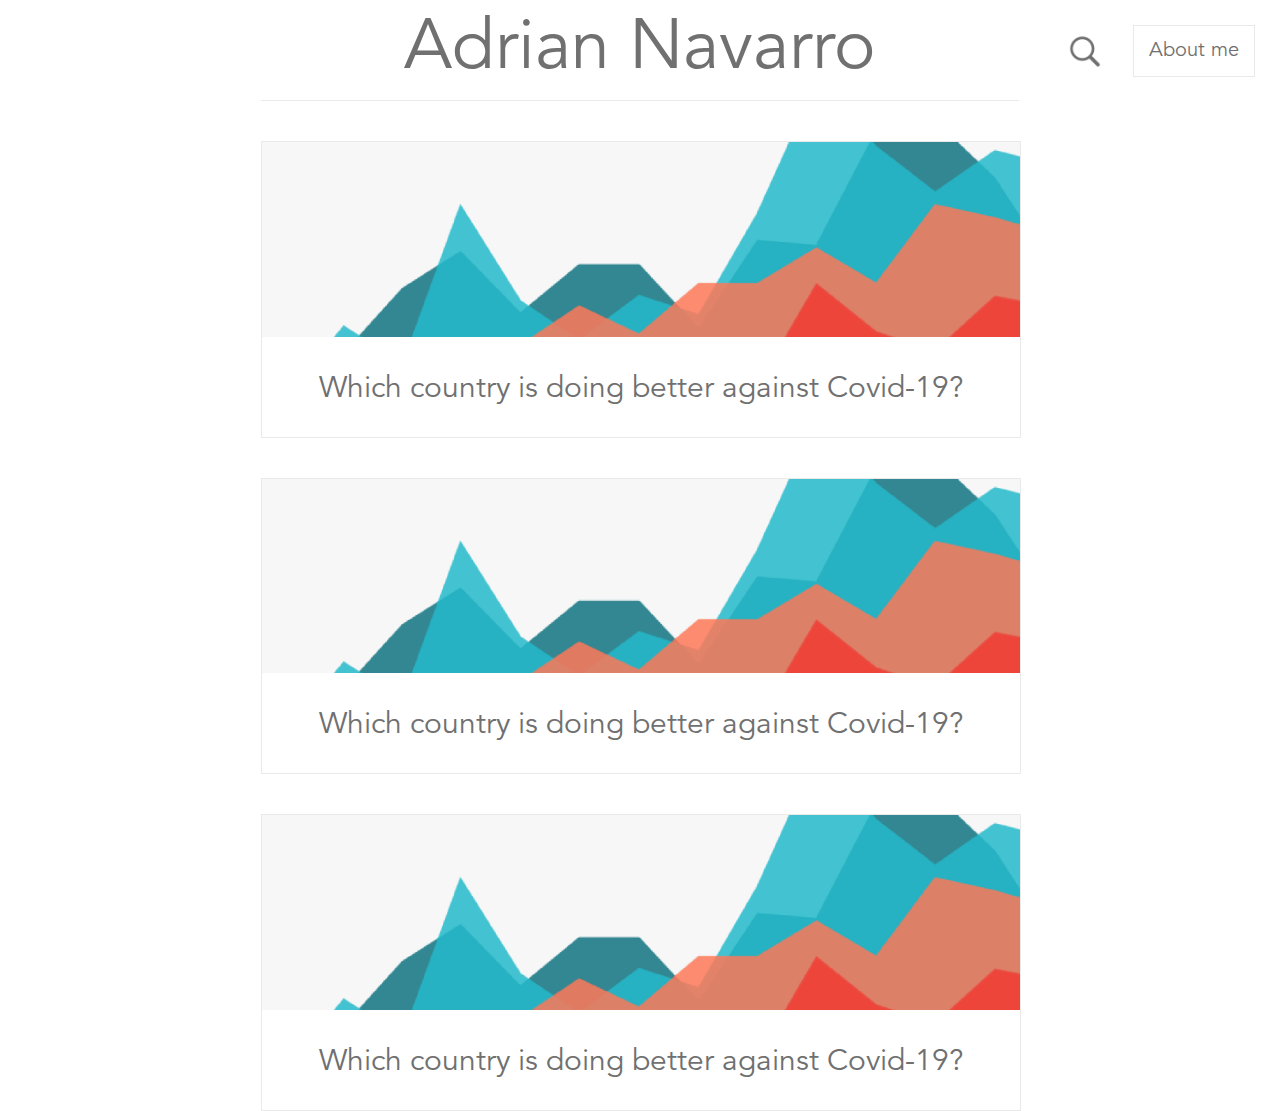
==== index.html @ 1a257c95 "fixed <a> width" ====
<!DOCTYPE html>
<html>
<head>
	<script src = "https://ajax.googleapis.com/ajax/libs/jquery/1.12.0/jquery.min.js"></script>
	<title></title>
	<link rel = "stylesheet"
   type = "text/css"
   href = "style/styles.css" />
   <meta name="viewport" content="width=device-width, initial-scale=1.0">
   <script>
   		$(function() {
   			$("#header").load("general.html");
   		});
   	</script>
</head>
<body>
	
	<div class = "header" id = "header">
		
	</div>

	<a class = "post-link" href = "post-test.html">
		<div class = "post">
			<img class = "post-image" src = "img/img-p1.png">
			<p class = "post-title">
				Which country is doing better against Covid-19?
			</p>
		</div>
	</a>

	<a class = "post-link" href = "#">
		<div class = "post" >
			<img class = "post-image" src = "img/img-p1.png">
			<p class = "post-title">
				Which country is doing better against Covid-19?
			</p>
		</div>
	</a>

	<a class = "post-link" href = "#">
		<div class = "post">
			<img class = "post-image" src = "img/img-p1.png">
			<p class = "post-title">
				Which country is doing better against Covid-19?
			</p>
		</div>
	</a>


</body>
</html>
---- style/styles.css ----
@font-face {
	src: url('../fonts/AvenirLTStd-Book.otf');
    font-family: 'Avenir';
}

html, body {
	height: 100%;
}

a {
	text-decoration: none;
	display: block;
}

.title {
	font-size: 20px;
	text-align: left;
	font-family: Avenir;
	color: rgba(112,112,112,1);
}
#home {
	width: 60%;
}
.search {
	position: absolute;
	top: 12px;
	right: 90px;
	width: 20px;
}
.about-me {
	font-size: 10px;
	text-align: center;
	font-family: Avenir;
	color: rgba(112,112,112,1);
	border-style: solid;
	border-width: 1px;
	border-color: rgba(233,233,233,1);
	height: 20px;
	line-height: 20px;
	width: 70px;
	position: absolute;
	top: 10px;
	right: 10px;
	cursor: pointer;
	background-color: white;
}
hr {
	width: 60%;
	background-color: rgba(233,233,233,1);
	height: 1px;
	border: transparent;
}
.profile {
	display: none;
	position: absolute;
	background-color: white;
	border-style: solid;
	border-width: 1px;
	border-color: rgba(233,233,233,1);
	right: 0px;
	width: 200px;
	height: 100%;
	font-size: 10px;
	text-align: center;
	font-family: Avenir;
	color: rgba(112,112,112,1);
	padding-left: 10px;
	padding-right: 10px;
}
.profile-photo {
	display: none;
	width: 60%;
	margin-left: auto;
	margin-right: auto;
	margin-top: 30px;
}
.linkedin-logo {
	margin-top: 13px;
	margin-left: auto;
	margin-right: auto;
	width: 17px;
}
.profile-description {
	margin-top: 20px;
}
.post {
	width: 100%;
	margin: auto;
	margin-top: 20px;
	border-style: solid;
	border-width: 1px;
	border-color: rgba(233,233,233,1);
}
.post-link {
	margin: auto;
	width: 100%;
}
.post-image {
	width: 100%;
}
.post-title {
	text-align: center;
	font-family: Avenir;
	font-size: 16px;
	color: rgba(112,112,112,1);
	padding-left: 10px;
	padding-right: 10px;
}

@media only screen and (min-width: 768px) {

	.title {
		font-size: 40px;
		text-align: center;
	}
	#home {
		width: 60%;
		margin-left: auto;
		margin-right: auto; 
	}
	.search {
		top: 18px;
		right: 100px;
		width: 30px;
	}
	.about-me {
		font-size: 15px;
		height: 30px;
		line-height: 30px;
		width: 80px;
		top: 15px;
		right: 10px;
	}
	.profile {
		width: 300px;
		font-size: 15px;
		padding-left: 20px;
		padding-right: 20px;
	}
	.linkedin-logo {
		width: 30px;
	}
	.post {
		width: 100%;
		margin-top: 40px;
	}
	.post-link {
		width: 60%;
	}
	.post-title {
		font-size: 20px;
	}

}

@media only screen and (min-width: 1024px) {
		.title {
		font-size: 70px;
	}
	.search {
		top: 30px;
		right: 170px;
		width: 50px;
	}
	.about-me {
		font-size: 20px;
		height: 50px;
		line-height: 50px;
		width: 120px;
		top: 25px;
		right: 25px;
	}
	.profile {
		width: 400px;
		font-size: 20px;
		padding-left: 30px;
		padding-right: 30px;
	}
	.linkedin-logo {
		width: 40px;
	}
	.post-title {
		font-size: 30px;
	}
}
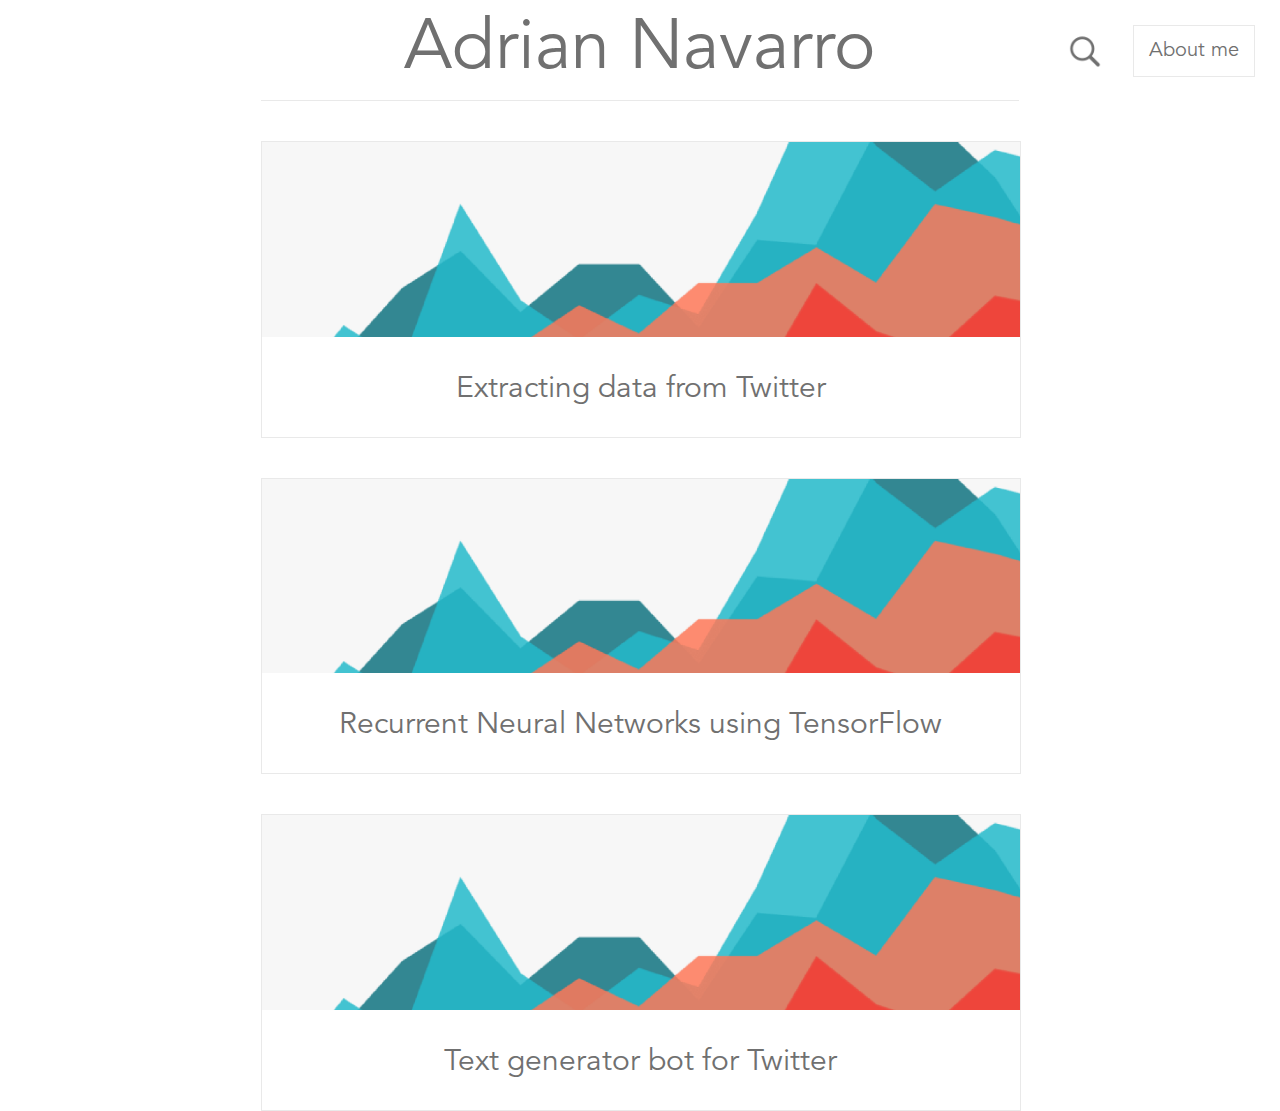
==== commit 84c3c9ec: "renaming post files" ====
--- a/index.html
+++ b/index.html
@@ -19,11 +19,11 @@
 		
 	</div>
 
-	<a class = "post-link" href = "post-test.html">
+	<a class = "post-link" href = "extracting_tweets.html">
 		<div class = "post">
 			<img class = "post-image" src = "img/img-p1.png">
 			<p class = "post-title">
-				Which country is doing better against Covid-19?
+				Extracting data from Twitter
 			</p>
 		</div>
 	</a>
@@ -32,7 +32,7 @@
 		<div class = "post" >
 			<img class = "post-image" src = "img/img-p1.png">
 			<p class = "post-title">
-				Which country is doing better against Covid-19?
+				Recurrent Neural Networks using TensorFlow
 			</p>
 		</div>
 	</a>
@@ -41,7 +41,7 @@
 		<div class = "post">
 			<img class = "post-image" src = "img/img-p1.png">
 			<p class = "post-title">
-				Which country is doing better against Covid-19?
+				Text generator bot for Twitter
 			</p>
 		</div>
 	</a>
--- a/style/styles.css
+++ b/style/styles.css
@@ -5,6 +5,11 @@
 
 html, body {
 	height: 100%;
+}
+
+h3 {
+	font-family: 'Avenir';
+	font-weight: normal;
 }
 
 a {
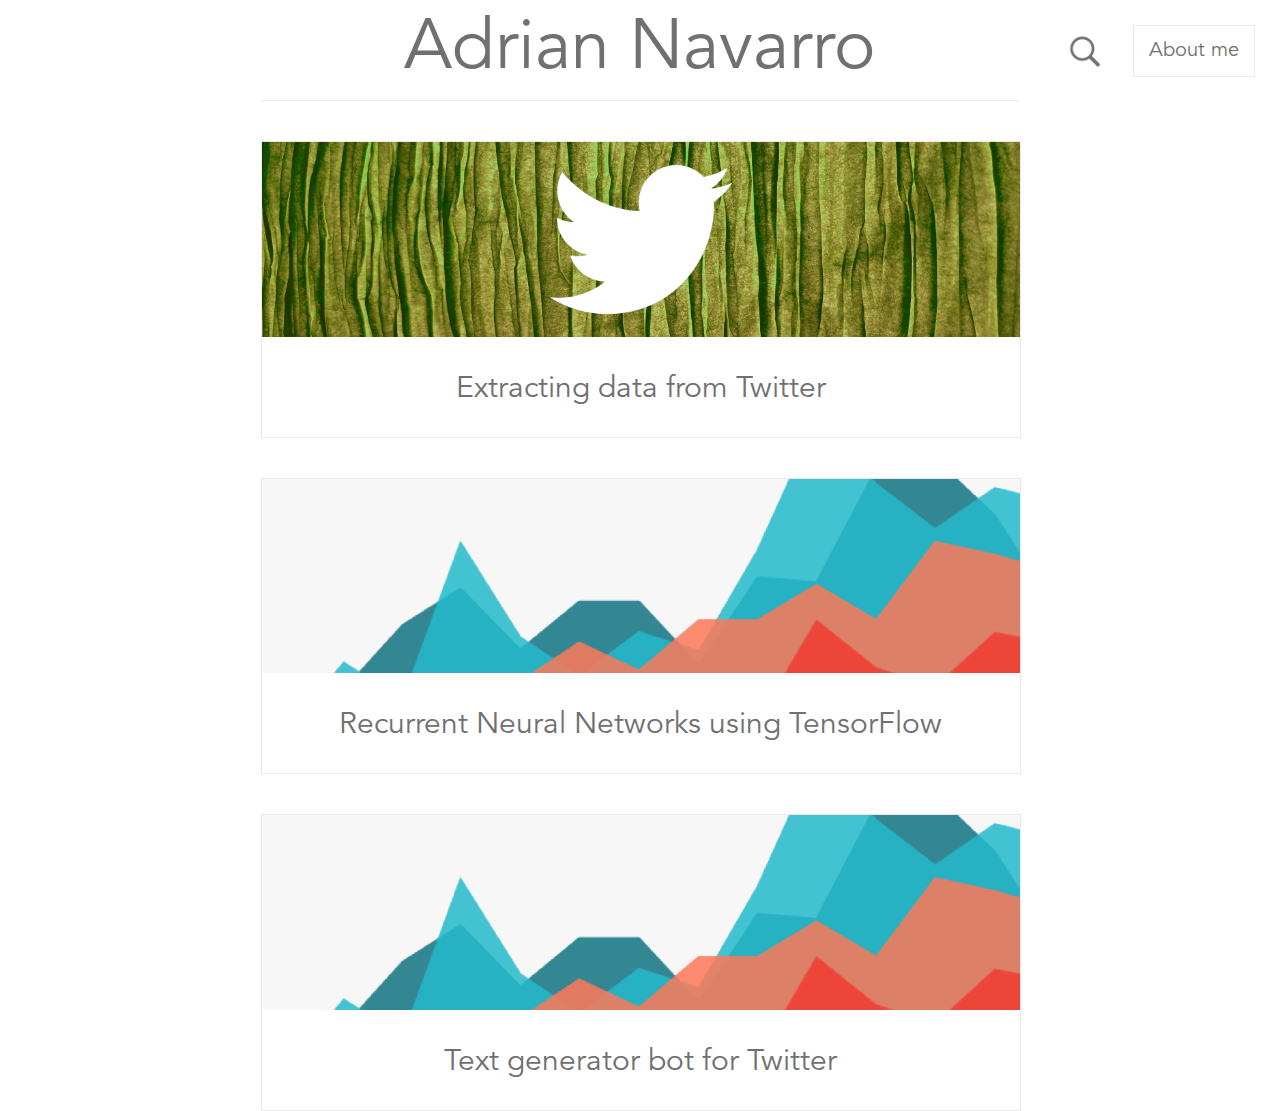
==== commit c9ecc92e: "added first version of banner for first post" ====
--- a/index.html
+++ b/index.html
@@ -21,7 +21,7 @@
 
 	<a class = "post-link" href = "extracting_tweets.html">
 		<div class = "post">
-			<img class = "post-image" src = "img/img-p1.png">
+			<img class = "post-image" src = "img/first-post-banner.png">
 			<p class = "post-title">
 				Extracting data from Twitter
 			</p>
--- a/style/styles.css
+++ b/style/styles.css
@@ -7,14 +7,8 @@
 	height: 100%;
 }
 
-h3 {
-	font-family: 'Avenir';
-	font-weight: normal;
-}
-
 a {
 	text-decoration: none;
-	display: block;
 }
 
 .title {
@@ -25,6 +19,7 @@
 }
 #home {
 	width: 60%;
+	display: block;
 }
 .search {
 	position: absolute;
@@ -99,6 +94,7 @@
 .post-link {
 	margin: auto;
 	width: 100%;
+	display: block;
 }
 .post-image {
 	width: 100%;
@@ -159,7 +155,7 @@
 }
 
 @media only screen and (min-width: 1024px) {
-		.title {
+	.title {
 		font-size: 70px;
 	}
 	.search {
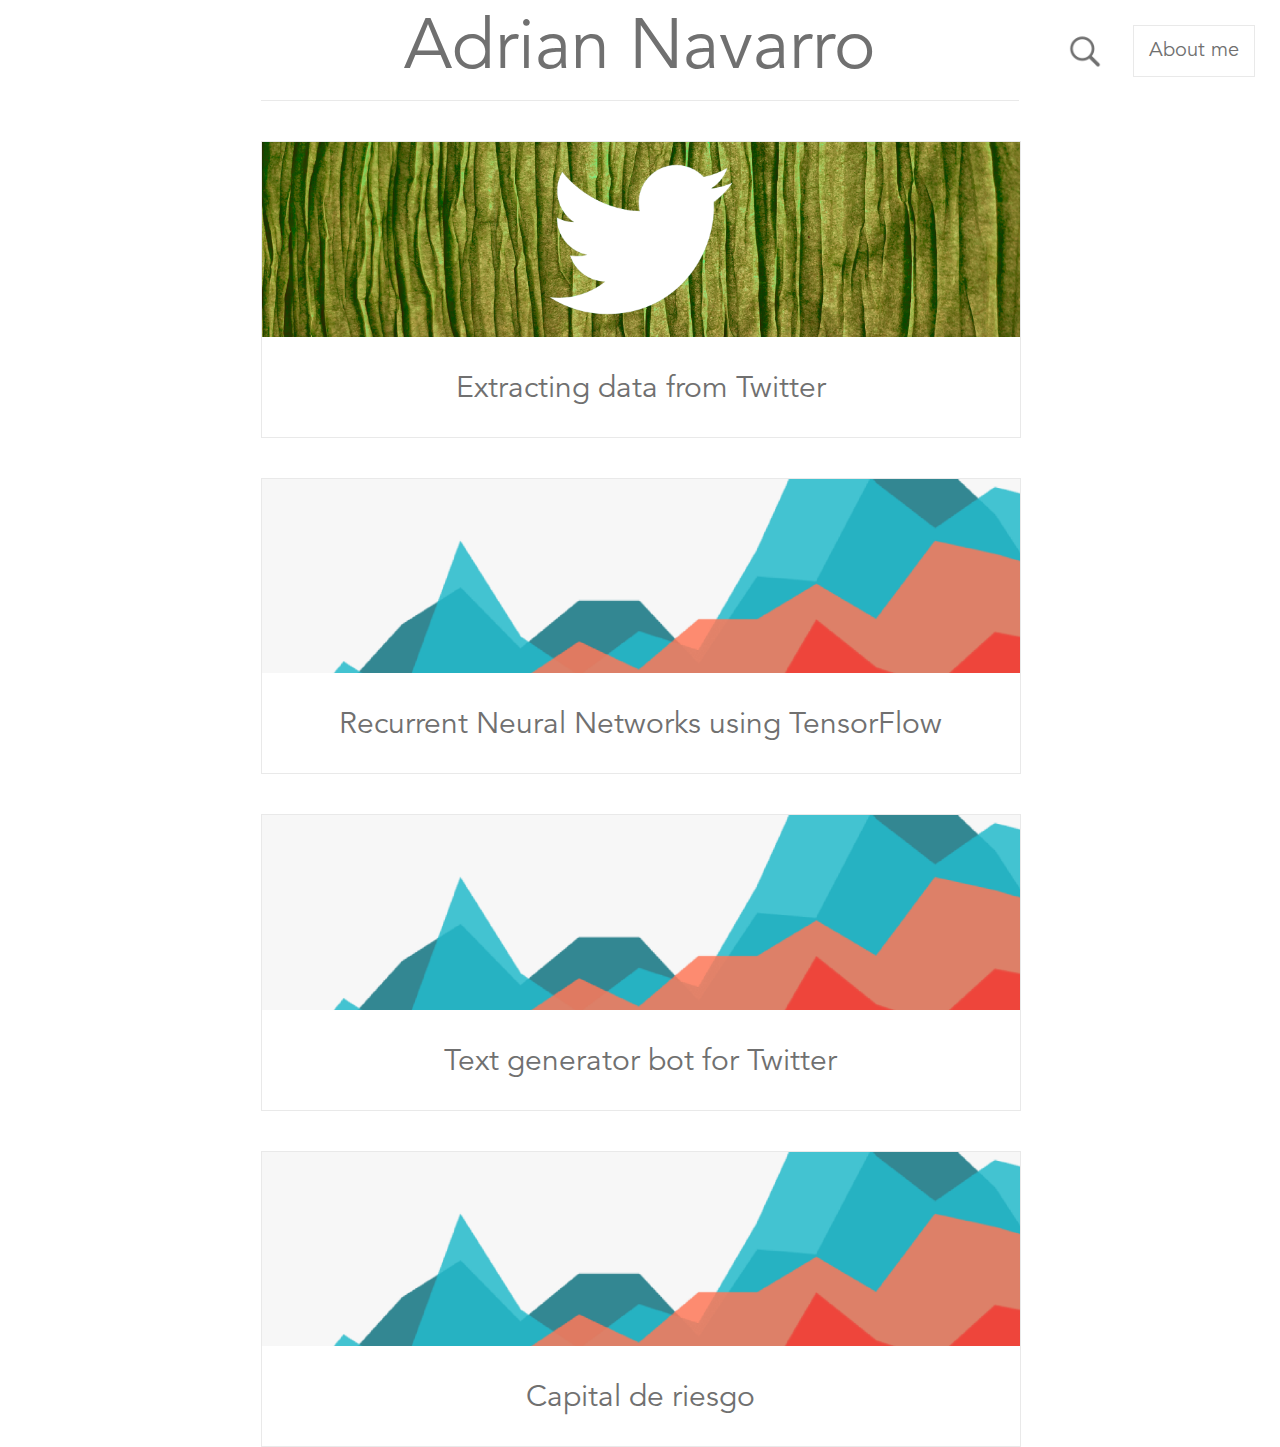
==== commit 5908783a: "created new post title" ====
--- a/index.html
+++ b/index.html
@@ -46,6 +46,15 @@
 		</div>
 	</a>
 
+	<a class = "post-link" href = "#">
+		<div class = "post">
+			<img class = "post-image" src = "img/img-p1.png">
+			<p class = "post-title">
+				Capital de riesgo
+			</p>
+		</div>
+	</a>
+
 
 </body>
 </html>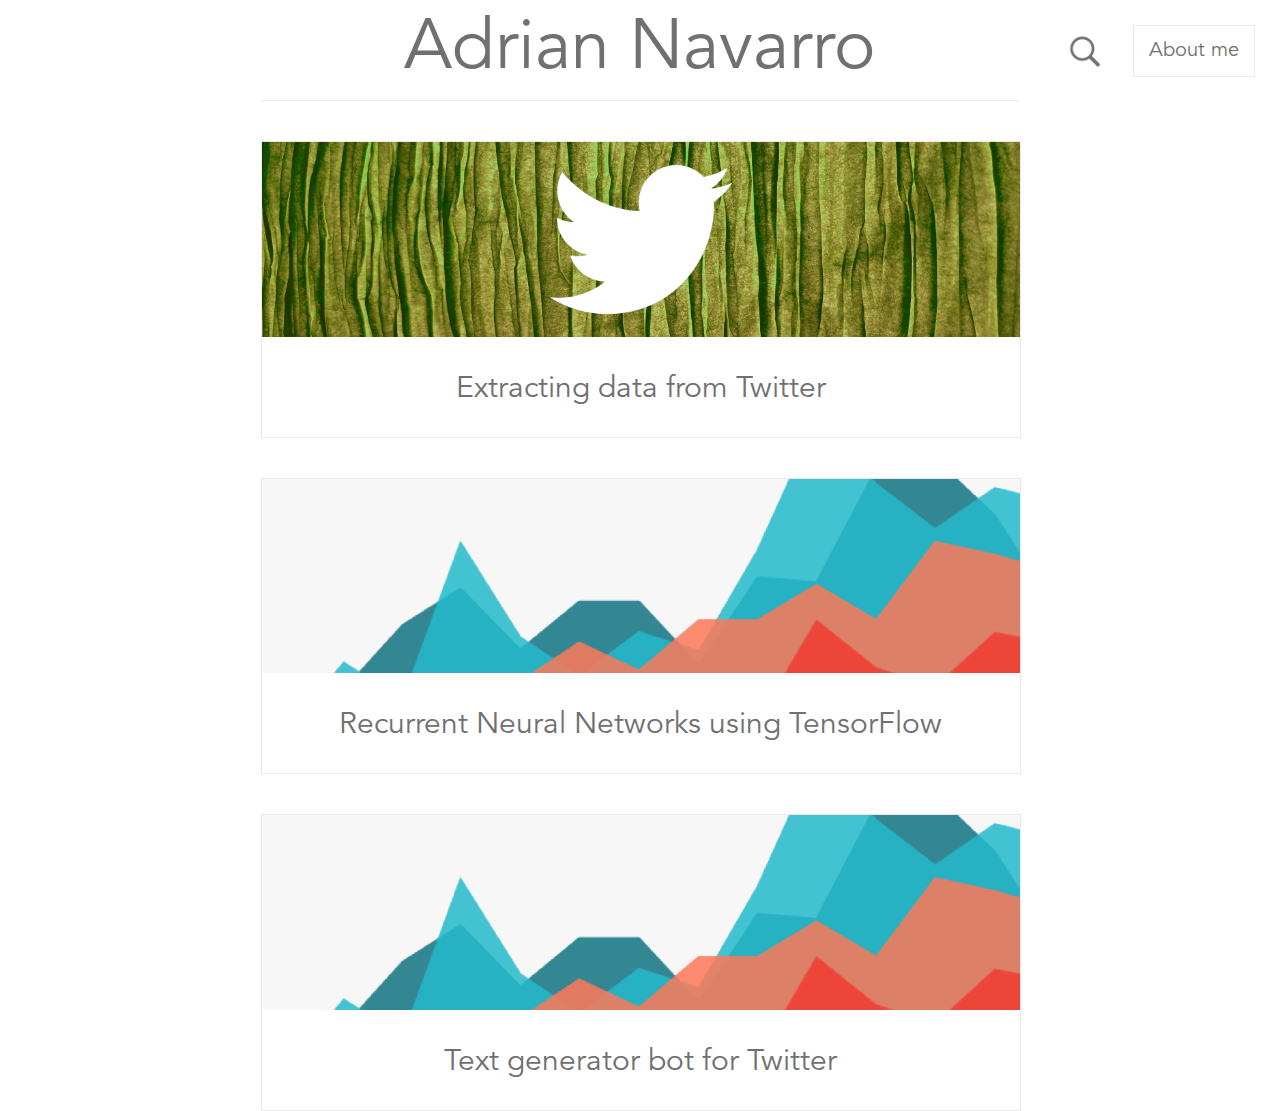
==== commit 9e259fef: "Revert "created new post title"" ====
--- a/index.html
+++ b/index.html
@@ -46,15 +46,6 @@
 		</div>
 	</a>
 
-	<a class = "post-link" href = "#">
-		<div class = "post">
-			<img class = "post-image" src = "img/img-p1.png">
-			<p class = "post-title">
-				Capital de riesgo
-			</p>
-		</div>
-	</a>
-
 
 </body>
 </html>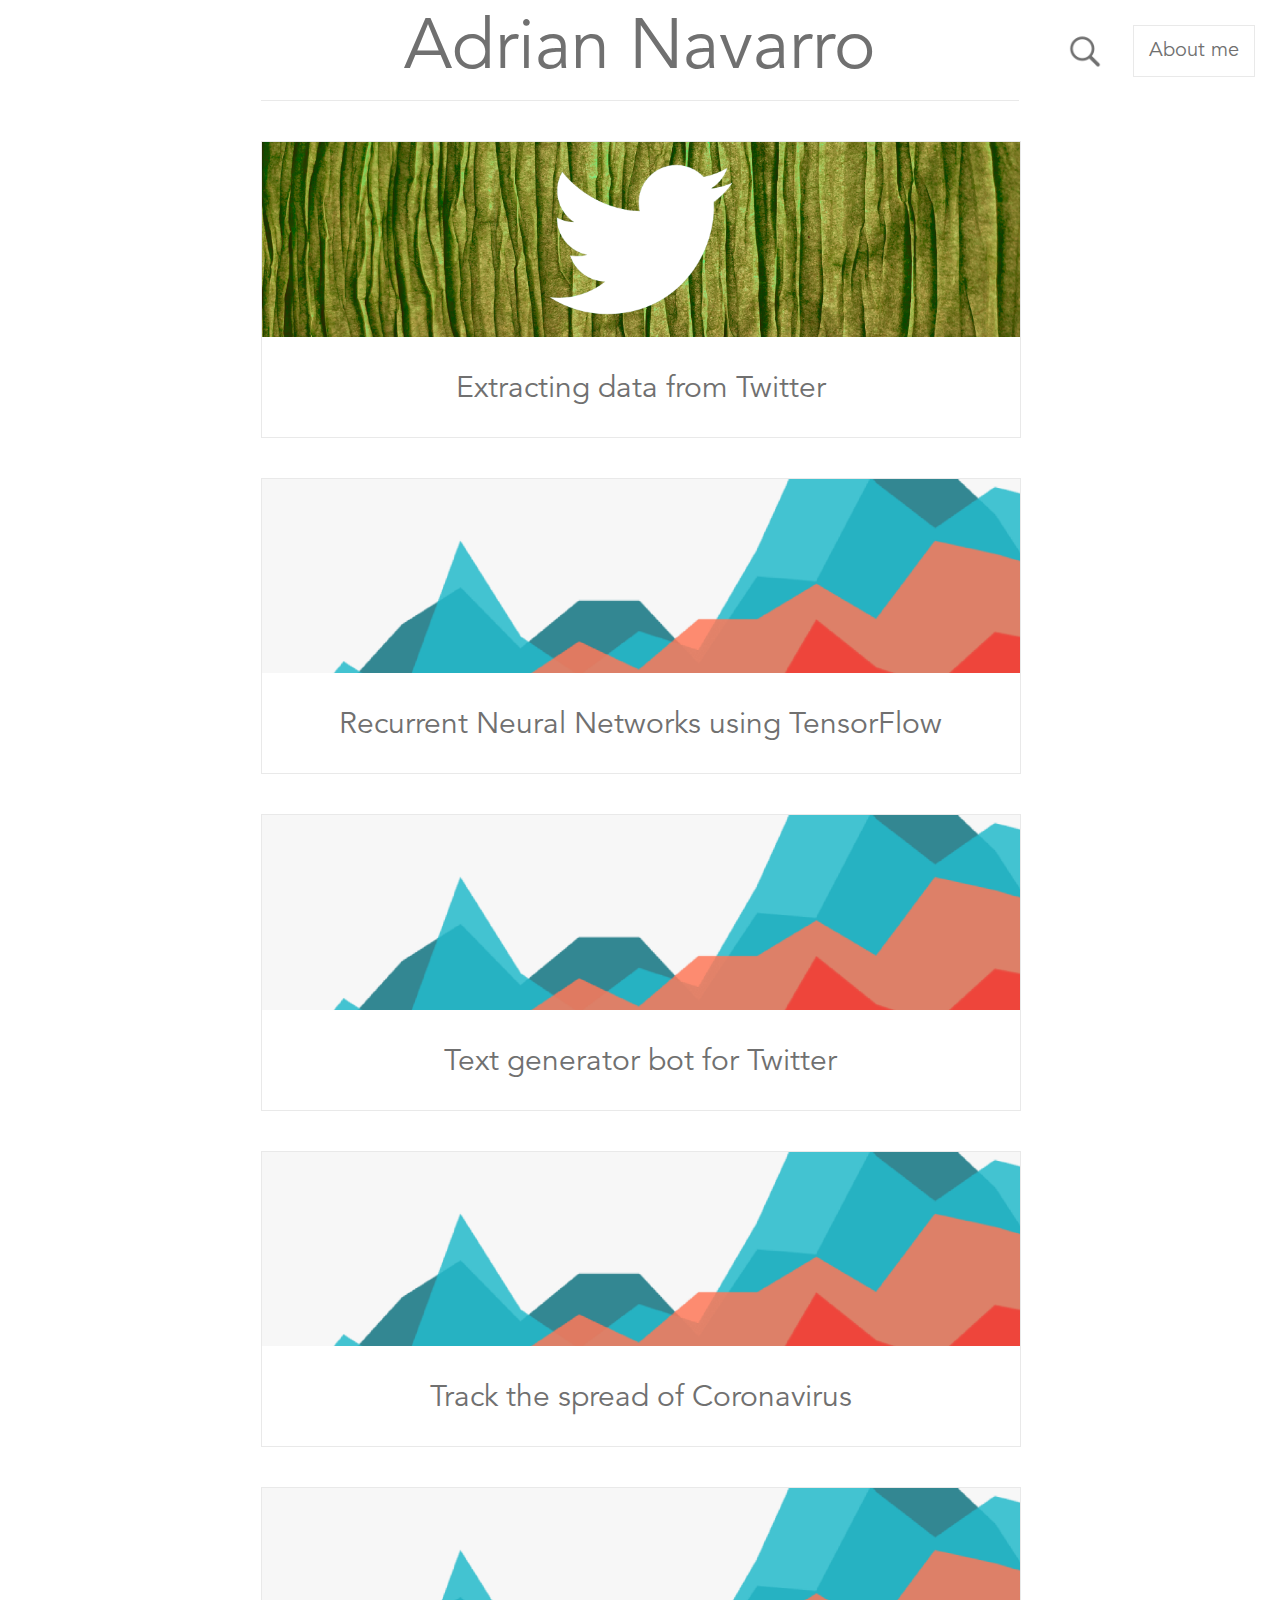
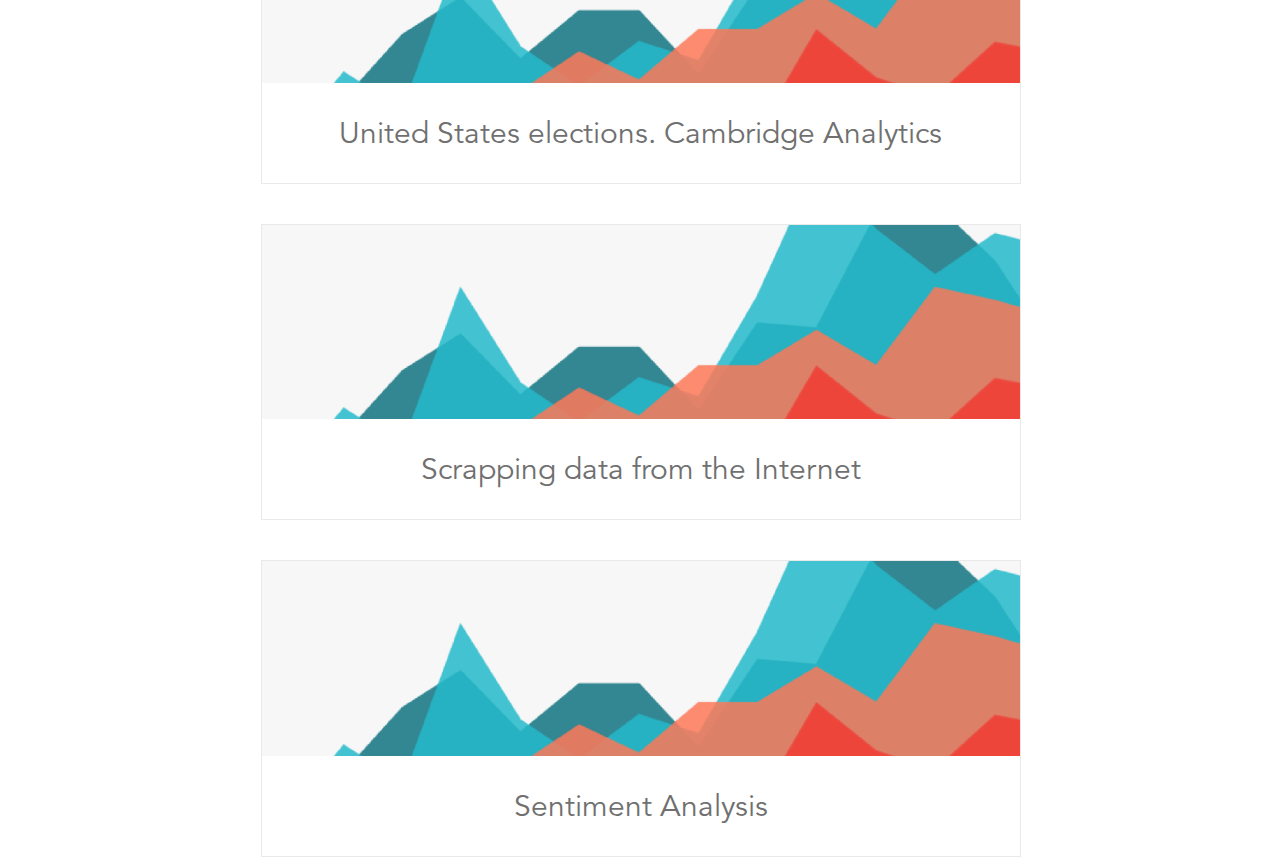
==== commit b525bc5f: "Update index.html" ====
--- a/index.html
+++ b/index.html
@@ -46,6 +46,42 @@
 		</div>
 	</a>
 
+	<a class = "post-link" href = "#">
+		<div class = "post" >
+			<img class = "post-image" src = "img/img-p1.png">
+			<p class = "post-title">
+				Track the spread of Coronavirus
+			</p>
+		</div>
+	</a>
+
+	<a class = "post-link" href = "#">
+		<div class = "post" >
+			<img class = "post-image" src = "img/img-p1.png">
+			<p class = "post-title">
+				United States elections. Cambridge Analytics
+			</p>
+		</div>
+	</a>
+
+	<a class = "post-link" href = "#">
+		<div class = "post" >
+			<img class = "post-image" src = "img/img-p1.png">
+			<p class = "post-title">
+				Scrapping data from the Internet
+			</p>
+		</div>
+	</a>
+
+	<a class = "post-link" href = "#">
+		<div class = "post" >
+			<img class = "post-image" src = "img/img-p1.png">
+			<p class = "post-title">
+				Sentiment Analysis
+			</p>
+		</div>
+	</a>
+
 
 </body>
 </html>